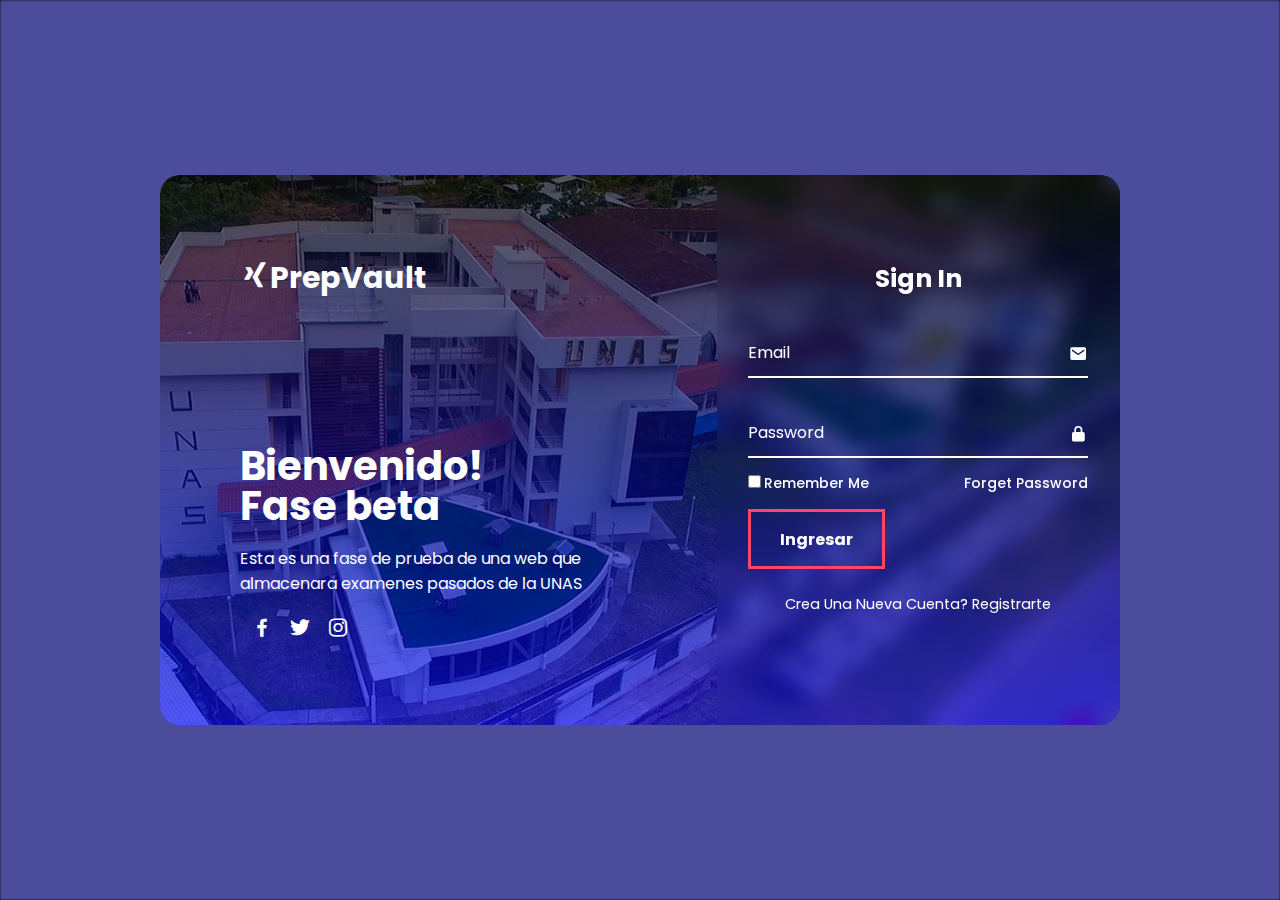
==== Proyecto-Electro.-main/web_tareas_unas/index.html @ ca4aab95 "assasa" ====
<!DOCTYPE html>
<html lang="en">
<head>
    <title> UNAS</title>
    <meta charset="UTF-8">
    <meta name="viewport" content="width=device-width, initial-scale=1.0">
    <link rel="stylesheet" href="css/style.css">
    <link href='https://unpkg.com/boxicons@2.1.4/css/boxicons.min.css' rel='stylesheet'>
</head>
<body>
    <!-- NAVBAR CREATION -->
    <!-- LOGIN FORM CREATION -->
    <div class="background"></div>
    <div class="container">
        <div class="item">
            <h2 class="logo"><i class='bx bxl-xing'></i>PrepVault</h2>
            <div class="text-item">
                <h2>Bienvenido! <br><span>
                    Fase beta
                </span></h2>
                <p>Esta es una fase de prueba de una web que almacenara examenes pasados de la UNAS</p>
                <div class="social-icon">
                    <a href="#" onclick="redirigir_jhon()"><i class='bx bxl-facebook'></i></a>
                    <a href="#" onclick="redirigir_jheyson()"><i class='bx bxl-twitter'></i></a>
                    <a href="#" onclick="redirigir_adrian()"><i class='bx bxl-instagram'></i></a>
                </div>
            </div>
        </div>
        <div class="login-section">
            <div class="form-box login">
                <form action="">
                    <h2>Sign In</h2>
                    <div class="input-box">
                        <span class="icon"><i class='bx bxs-envelope'></i></span>
                        <input type="email" required>
                        <label >Email</label>
                    </div>
                    <div class="input-box">
                        <span class="icon"><i class='bx bxs-lock-alt' ></i></span>
                        <input type="password" required>
                        <label>Password</label>
                    </div>
                    <div class="remember-password">
                        <label for=""><input type="checkbox">Remember Me</label>
                        <a href="#">Forget Password</a>
                    </div>
                    <a class="btn" href="#">Ingresar</a>
                    <div class="create-account">
                        <p>Crea Una Nueva Cuenta? <a href="#" class="register-link">Registrarte</a></p>
                    </div>
                </form>
            </div>
            <div class="form-box register">
                <form action="">

                    <h2>Sign Up</h2>

                    <div class="input-box">
                        <span class="icon"><i class='bx bxs-user'></i></span>
                        <input type="text" required>
                        <label >Username</label>
                    </div>
                    <div class="input-box">
                        <span class="icon"><i class='bx bxs-envelope'></i></span>
                        <input type="email" required>
                        <label >Código Institucional</label>
                    </div>
                    <div class="input-box">
                        <span class="icon"><i class='bx bxs-lock-alt' ></i></span>
                        <input type="password" required>
                        <label>Contraseña</label>
                    </div>
                    <div class="remember-password">
                        <label for=""><input type="checkbox">I agree with this statment</label>
                    </div>
                    <button class="btn">Registrar</button>
                    <div class="create-account">
                        <p>Already Have An Account? <a href="#" class="login-link">Sign In</a></p>
                    </div>
                </form>
            </div>
        </div>
    </div>
     <!-- SIGN UP FORM CREATION -->

    <script src="js/script.js"></script>
</body>

</html>
---- Proyecto-Electro.-main/web_tareas_unas/css/style.css ----
@import url('https://fonts.googleapis.com/css2?family=Poppins:ital,wght@0,300;0,400;0,500;1,500&display=swap');
*{
    margin: 0;
    padding: 0;
    box-sizing: border-box;
    font-family: "poppins",sans-serif;
}
body{
    height: 100vh;
    width: 100%;
    min-width: 850px;
    background: #000;
  
}
.background{
    background-color: #4C4C9D;
    background-position: center;
    background-size:cover ;
    height: 100vh;
    width: 100%;
    filter: blur(1px);
}

.navbar a{
    position: relative;
    font-size: 16px;
    color: #fff;
    margin-right: 30px;
    text-decoration: none;
}
.navbar a::after{
    content: "";
    position: absolute;
    left: 0;
    width: 100%;
    height: 2px;
    background: #fff;
    bottom: -5px;
    border-radius: 5px;
    transform: translateY(10px);
    opacity: 0;
    transition: .5s ease;
}
.navbar a:hover:after{
    transform: translateY(0);
    opacity: 1;
}
.search-bar{
    width: 250px;
    height: 45px;
    background-color: transparent;
    border: 2px solid #fff;
    border-radius: 25px;
    display: flex;
    align-items: center;
}
.search-bar input{
    width: 100%;
    background-color: transparent;
    border: none;
    outline: none;
    color: #fff;
    font-size: 16px;
    padding-left: 10px;
}
.search-bar button{
    width: 40px;
    height: 100%;
    background: transparent;
    outline: none;
    border: none;
    color: #fff;
    cursor: pointer;
}
.search-bar input::placeholder{
    color: #fff;
}
.search-bar button i{
    font-size: 22px;
}
.container{
    margin-right: 10%;
    position: absolute;
    left: 50%;
    top: 50%;
    min-width: 800px;
    transform: translate(-50%,-50%);
    width: 75%;
    height: 550px;
    margin-left: 0px;
    background: linear-gradient(rgba(0, 0, 0, 0.616),rgba(0, 0, 255, 0.605)),url(../img/fondo.jpg) no-repeat;
    background-position: center;
    background-size:cover ;
    border-radius: 20px;
    overflow: hidden;
    
    
}
.item{
    position: absolute;
    top: 0;
    left: 0;
    width: 58%;
    height: 100%;
    color: #fff;
    background: transparent;
    padding: 80px;
    display: flex;
    justify-content: space-between;
    flex-direction: column;
    


}
.item .logo{
    color: #fff;
    font-size: 30px;

}
.text-item h2{
    font-size: 40px;
    line-height: 1;
}
.text-item p{
    font-size: 16px;
    margin: 20px 0;
}
.social-icon a i{
    color: #fff;
    font-size: 24px;
    margin-left: 10px;
    cursor: pointer;
    transition: .5s ease;
}
.social-icon a:hover i{
    transform: scale(1.2);
}
.container .login-section{
    position: absolute;
    top: 0;
    right: 0;
    width: calc(100% - 58%);
    height: 100%;
    color: #fff;
    backdrop-filter: blur(10px);
}

.login-section .form-box{
    position: absolute;
    display: flex;
    justify-content: center;
    align-items: center;
    width: 100%;
    height: 100%;
    
}
.login-section .form-box.register{
    transform: translateX(430px);
    transition: transform .6s ease;
    transition-delay: 0s;
}
.login-section.active .form-box.register{
    transform: translateX(0px);
    transition-delay: .7s;
}

.login-section .form-box.login{
    transform: translateX(0px);
    transition: transform .6s ease;
    transition-delay: 0.7s;
}
.login-section.active .form-box.login{
    transform: translateX(430px);
    transition-delay: 0s;
}



.login-section .form-box h2{
    text-align: center;
    font-size: 25px;
}

.form-box .input-box{
    width: 340px;
    height: 50px;
    border-bottom: 2px solid#fff;
    margin: 30px 0;
    position: relative;
}
.input-box input{
    width: 100%;
    height: 100%;
    background: transparent;
    border: none;
    outline: none;
    font-size: 16px;
    padding-right: 28px;


}
.input-box label{
    position: absolute;
    top: 50%;
    left: 0;
    transform: translateY(-50%);
    font-size: 16px;
    font-weight: 600px;
    pointer-events: none;
    transition: .5s ease;

}
.input-box .icon{
    position: absolute;
    top: 13px;
    right: 0;
    font-size: 19px;
}
.input-box input:focus~ label,
.input-box input:valid~ label{
    top: -5px;
}
.remember-password{
    font-size: 14px;
    font-weight: 500;
    margin: -15px 0 15px ;
    display: flex;
    justify-content: space-between;
}
.remember-password label input{
    accent-color: #fff;
    margin-right: 3px;

}
.remember-password a{
    color: #fff;
    text-decoration: none;
}
.remember-password a:hover{
    text-decoration: underline;
}
.btn {
    display: inline-block;
    padding: 0.9rem 1.8rem;
    font-size: 16px;
    font-weight: 700;
    color: white;
    border: 3px solid rgb(252, 70, 100);
    cursor: pointer;
    position: relative;
    background-color: transparent;
    text-decoration: none;
    overflow: hidden;
    z-index: 1;
    font-family: inherit;
    display: inline-flex;
   }
   
   .btn::before {
    content: "";
    position: absolute;
    left: 0;
    top: 0;
    width: 100%;
    height: 100%;
    background-color: rgb(252, 70, 100);
    transform: translateX(-100%);
    transition: all .3s;
    z-index: -1;
   }
   
   .btn:hover::before {
    transform: translateX(0);
   }
.create-account{
    font-size: 14.5px;
    text-align: center;
    margin: 25px;
}
.create-account p a{
    color: #fff;
    font-weight: 600px;
    text-decoration: none;
}
.create-account p a:hover{
    text-decoration: underline;
}
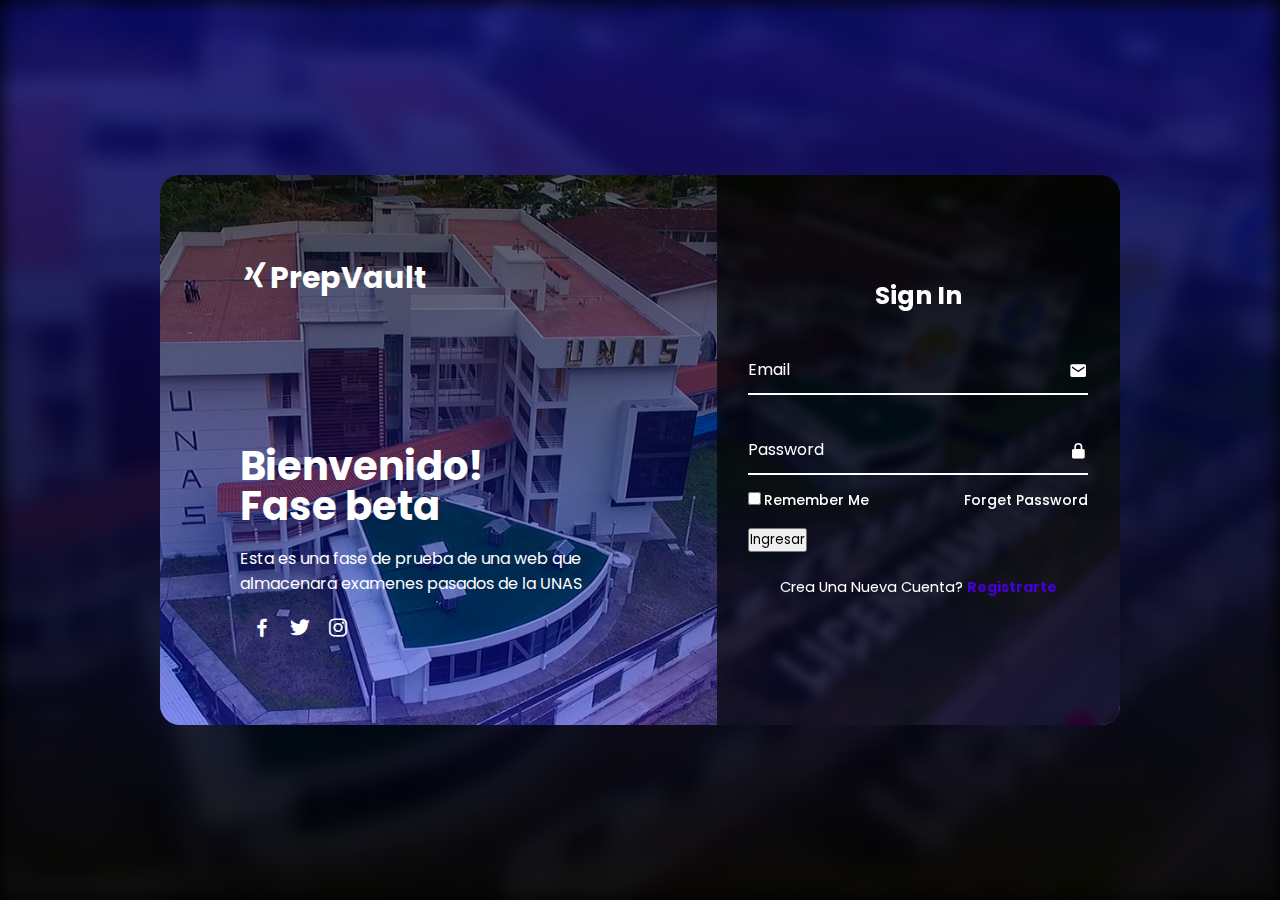
==== commit 766a1c0f: "new_archivos" ====
--- a/Proyecto-Electro.-main/web_tareas_unas/index.html
+++ b/Proyecto-Electro.-main/web_tareas_unas/index.html
@@ -1,15 +1,13 @@
 <!DOCTYPE html>
 <html lang="en">
 <head>
-    <title> UNAS</title>
+    <title>UNAS FIIS</title>
     <meta charset="UTF-8">
     <meta name="viewport" content="width=device-width, initial-scale=1.0">
     <link rel="stylesheet" href="css/style.css">
     <link href='https://unpkg.com/boxicons@2.1.4/css/boxicons.min.css' rel='stylesheet'>
 </head>
 <body>
-    <!-- NAVBAR CREATION -->
-    <!-- LOGIN FORM CREATION -->
     <div class="background"></div>
     <div class="container">
         <div class="item">
@@ -44,7 +42,7 @@
                         <label for=""><input type="checkbox">Remember Me</label>
                         <a href="#">Forget Password</a>
                     </div>
-                    <a class="btn" href="#">Ingresar</a>
+                    <button class="btn1" id='ingresarBtn' onclick="validar_ingreso()">Ingresar</button>
                     <div class="create-account">
                         <p>Crea Una Nueva Cuenta? <a href="#" class="register-link">Registrarte</a></p>
                     </div>
@@ -73,7 +71,7 @@
                     <div class="remember-password">
                         <label for=""><input type="checkbox">I agree with this statment</label>
                     </div>
-                    <button class="btn">Registrar</button>
+                    <button class="btn1">Registrar</button>
                     <div class="create-account">
                         <p>Already Have An Account? <a href="#" class="login-link">Sign In</a></p>
                     </div>
--- a/Proyecto-Electro.-main/web_tareas_unas/css/style.css
+++ b/Proyecto-Electro.-main/web_tareas_unas/css/style.css
@@ -13,12 +13,13 @@
   
 }
 .background{
-    background-color: #4C4C9D;
+    /*background-color: #151528;*/
+    background: linear-gradient(rgba(2, 2, 113, 0.779),rgba(0, 0, 0, 0.9)),url(../img/fondo.jpg) no-repeat;
     background-position: center;
     background-size:cover ;
     height: 100vh;
     width: 100%;
-    filter: blur(1px);
+    filter: blur(10px);
 }
 
 .navbar a{
@@ -88,7 +89,7 @@
     width: 75%;
     height: 550px;
     margin-left: 0px;
-    background: linear-gradient(rgba(0, 0, 0, 0.616),rgba(0, 0, 255, 0.605)),url(../img/fondo.jpg) no-repeat;
+    background: linear-gradient(rgba(0, 0, 0, 0.616),rgba(0, 0, 255, 0.36)),url(../img/fondo.jpg) no-repeat;
     background-position: center;
     background-size:cover ;
     border-radius: 20px;
@@ -136,13 +137,14 @@
     transform: scale(1.2);
 }
 .container .login-section{
+    background-color: #000000ac;
     position: absolute;
     top: 0;
     right: 0;
     width: calc(100% - 58%);
     height: 100%;
     color: #fff;
-    backdrop-filter: blur(10px);
+    backdrop-filter: blur(5px);
 }
 
 .login-section .form-box{
@@ -196,6 +198,7 @@
     outline: none;
     font-size: 16px;
     padding-right: 28px;
+    color: rgb(68, 2, 209);
 
 
 }
@@ -240,12 +243,15 @@
     text-decoration: underline;
 }
 .btn {
+    width: 100%;
+    justify-content: center;
     display: inline-block;
     padding: 0.9rem 1.8rem;
     font-size: 16px;
     font-weight: 700;
     color: white;
-    border: 3px solid rgb(252, 70, 100);
+    border: 3px solid rgb(68, 2, 209);
+    /*border: 3px solid rgb(252, 70, 100);*/
     cursor: pointer;
     position: relative;
     background-color: transparent;
@@ -263,9 +269,10 @@
     top: 0;
     width: 100%;
     height: 100%;
-    background-color: rgb(252, 70, 100);
+    background-color: rgb(68, 2, 209);
+    /*background-color: rgb(252, 70, 100);*/
     transform: translateX(-100%);
-    transition: all .3s;
+    transition: all .5s;/*maneja el tiempo de transicion*/
     z-index: -1;
    }
    
@@ -284,4 +291,12 @@
 }
 .create-account p a:hover{
     text-decoration: underline;
+}
+.register-link{
+    color:rgb(68, 2, 209)!important;
+    font-weight: bold;
+}
+.login-link{
+    color:rgb(68, 2, 209)!important;
+    font-weight: bold;
 }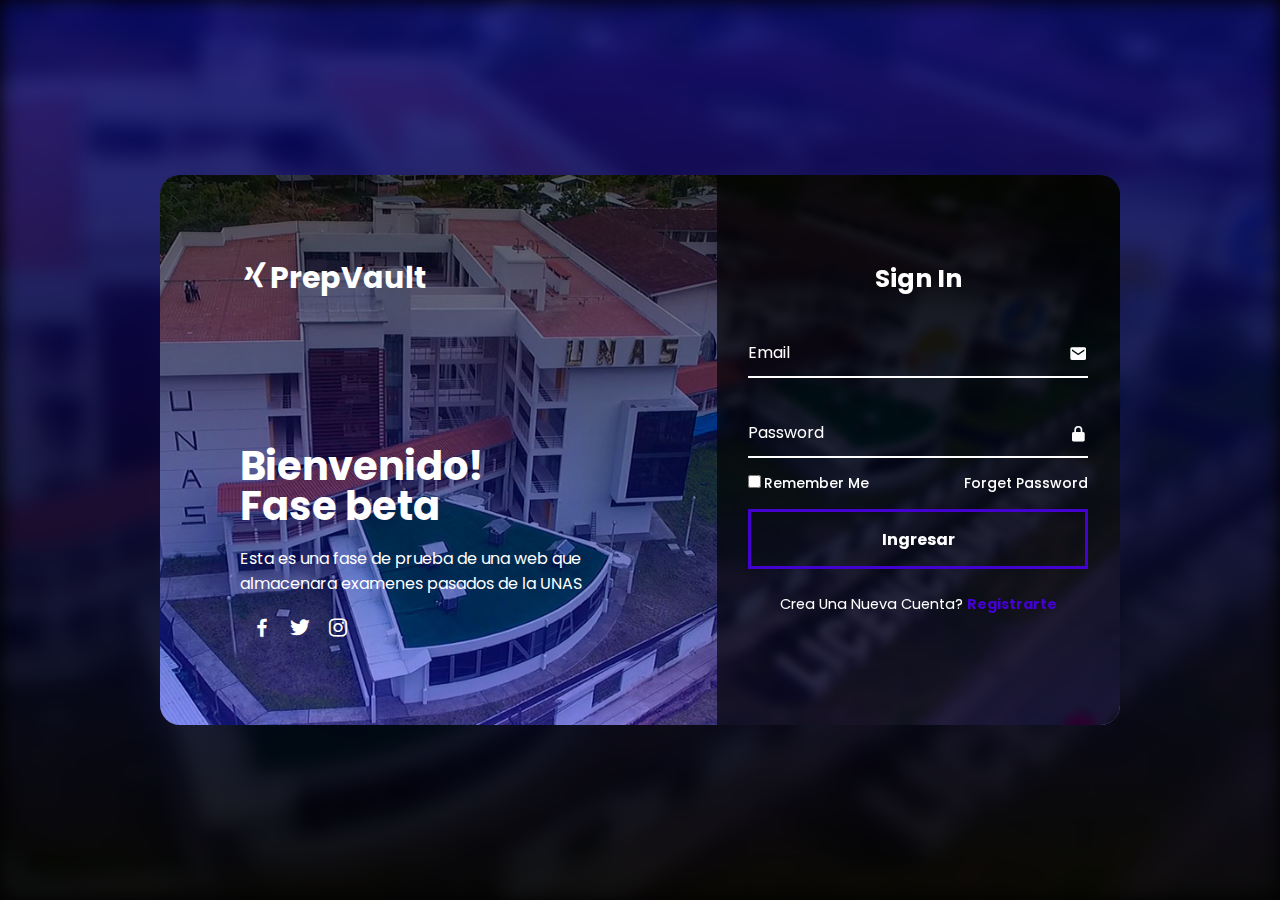
==== commit 109ba04a: "a" ====
--- a/Proyecto-Electro.-main/web_tareas_unas/index.html
+++ b/Proyecto-Electro.-main/web_tareas_unas/index.html
@@ -42,7 +42,7 @@
                         <label for=""><input type="checkbox">Remember Me</label>
                         <a href="#">Forget Password</a>
                     </div>
-                    <button class="btn1" id='ingresarBtn' onclick="validar_ingreso()">Ingresar</button>
+                    <button class="btn" onclick="validar_ingreso()">Ingresar</button>
                     <div class="create-account">
                         <p>Crea Una Nueva Cuenta? <a href="#" class="register-link">Registrarte</a></p>
                     </div>
@@ -71,7 +71,7 @@
                     <div class="remember-password">
                         <label for=""><input type="checkbox">I agree with this statment</label>
                     </div>
-                    <button class="btn1">Registrar</button>
+                    <button class="btn">Registrar</button>
                     <div class="create-account">
                         <p>Already Have An Account? <a href="#" class="login-link">Sign In</a></p>
                     </div>
